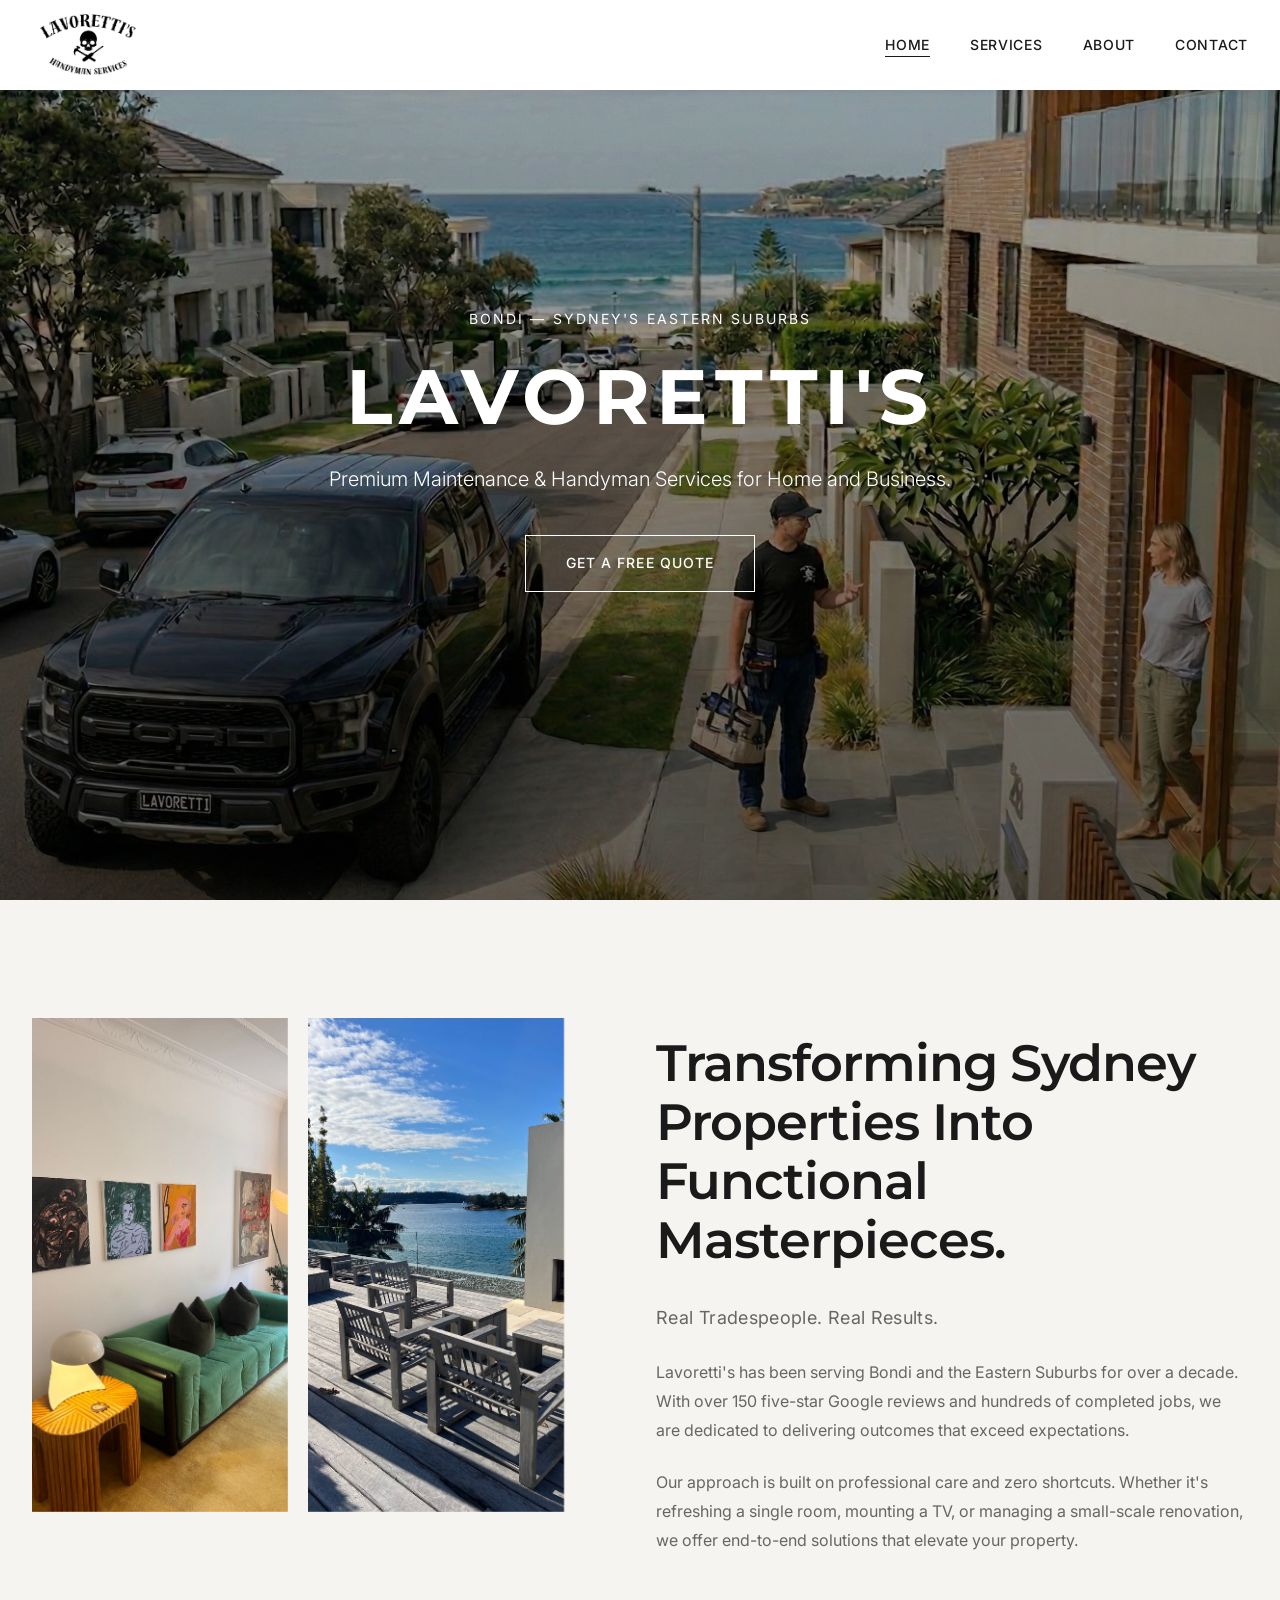
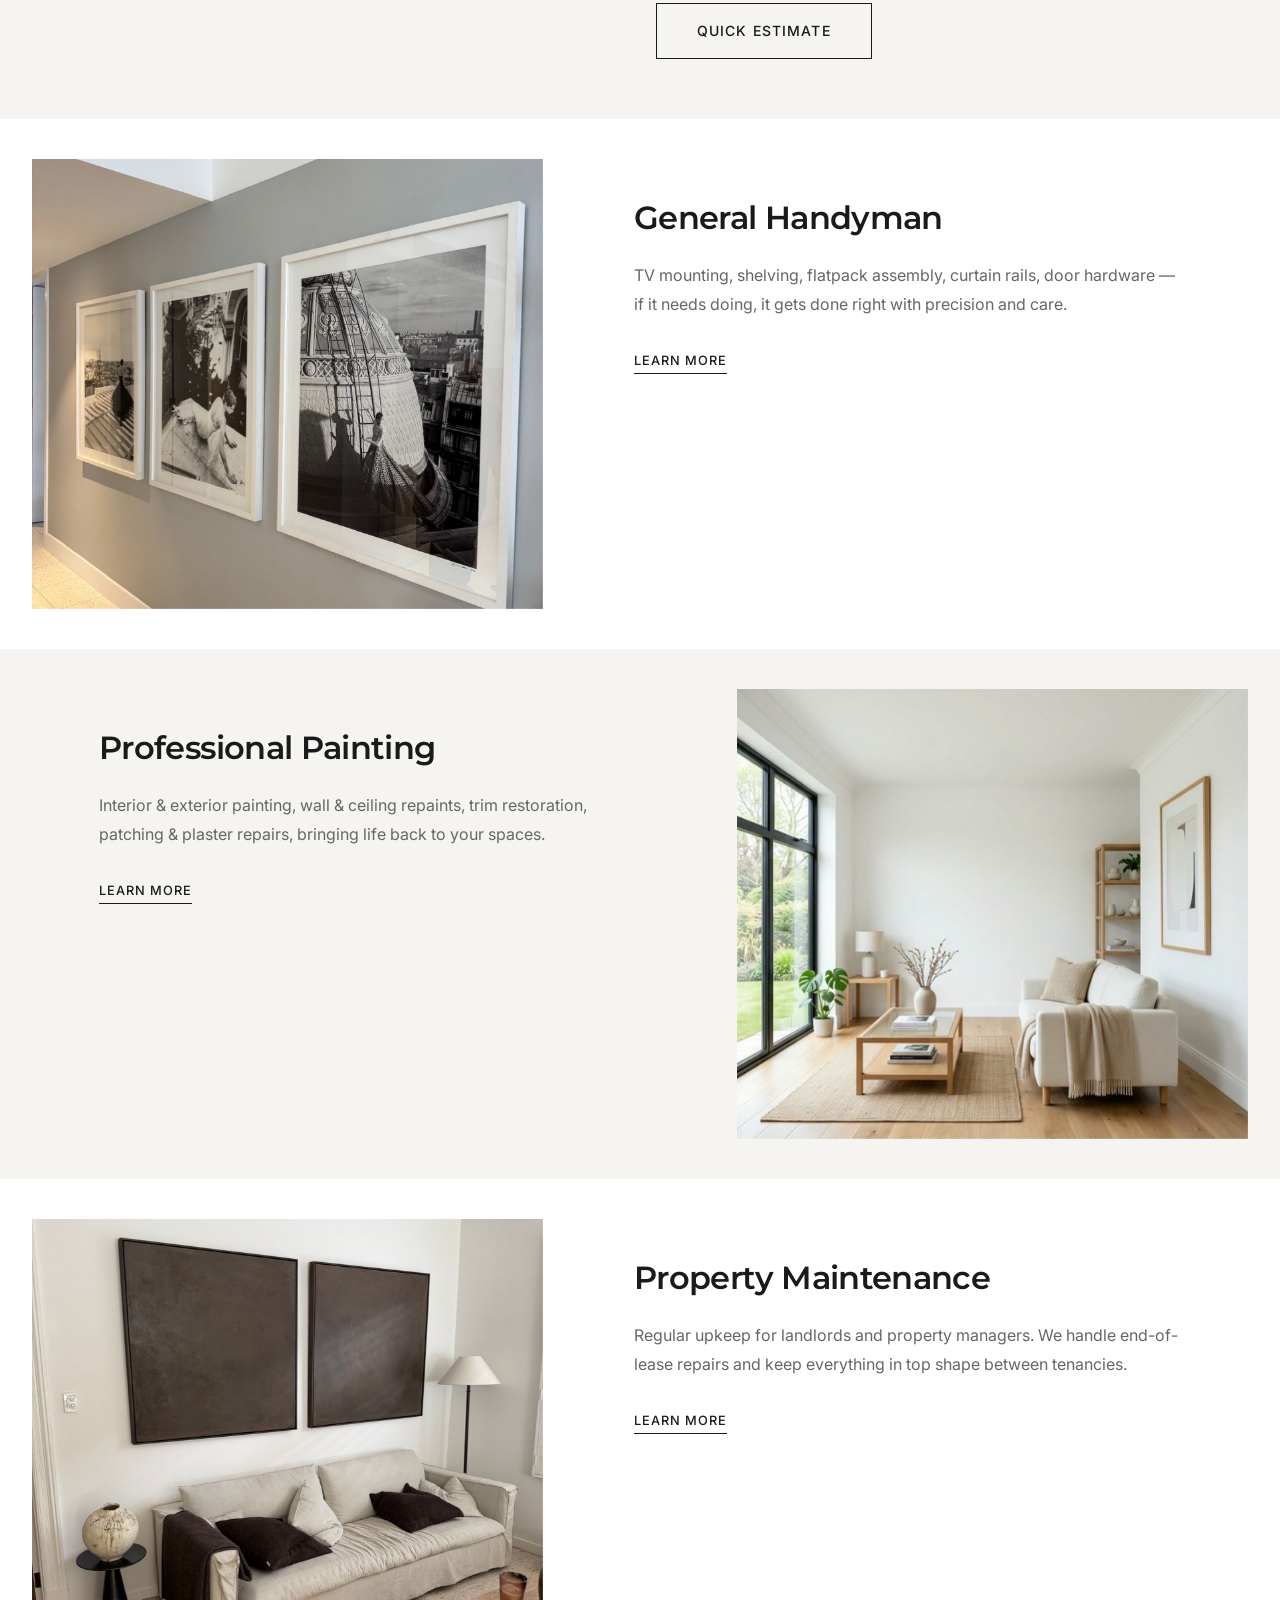
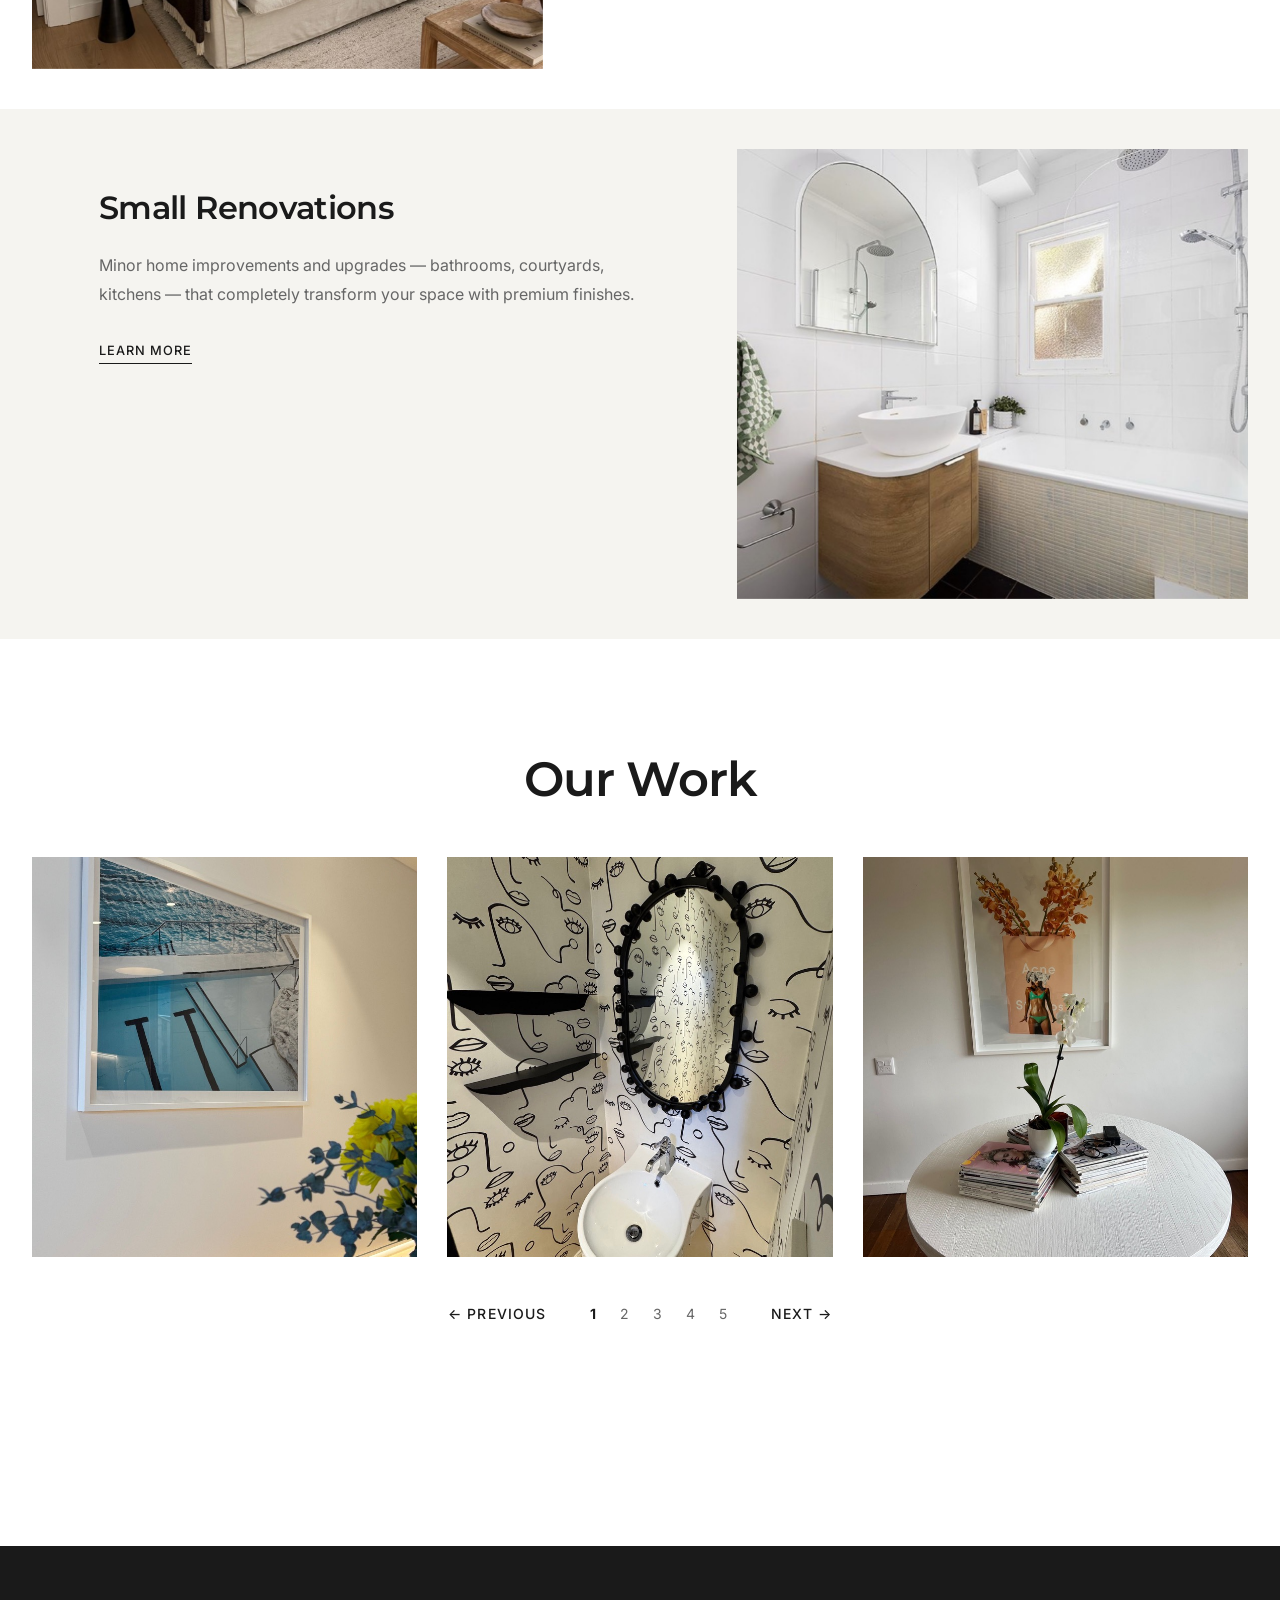
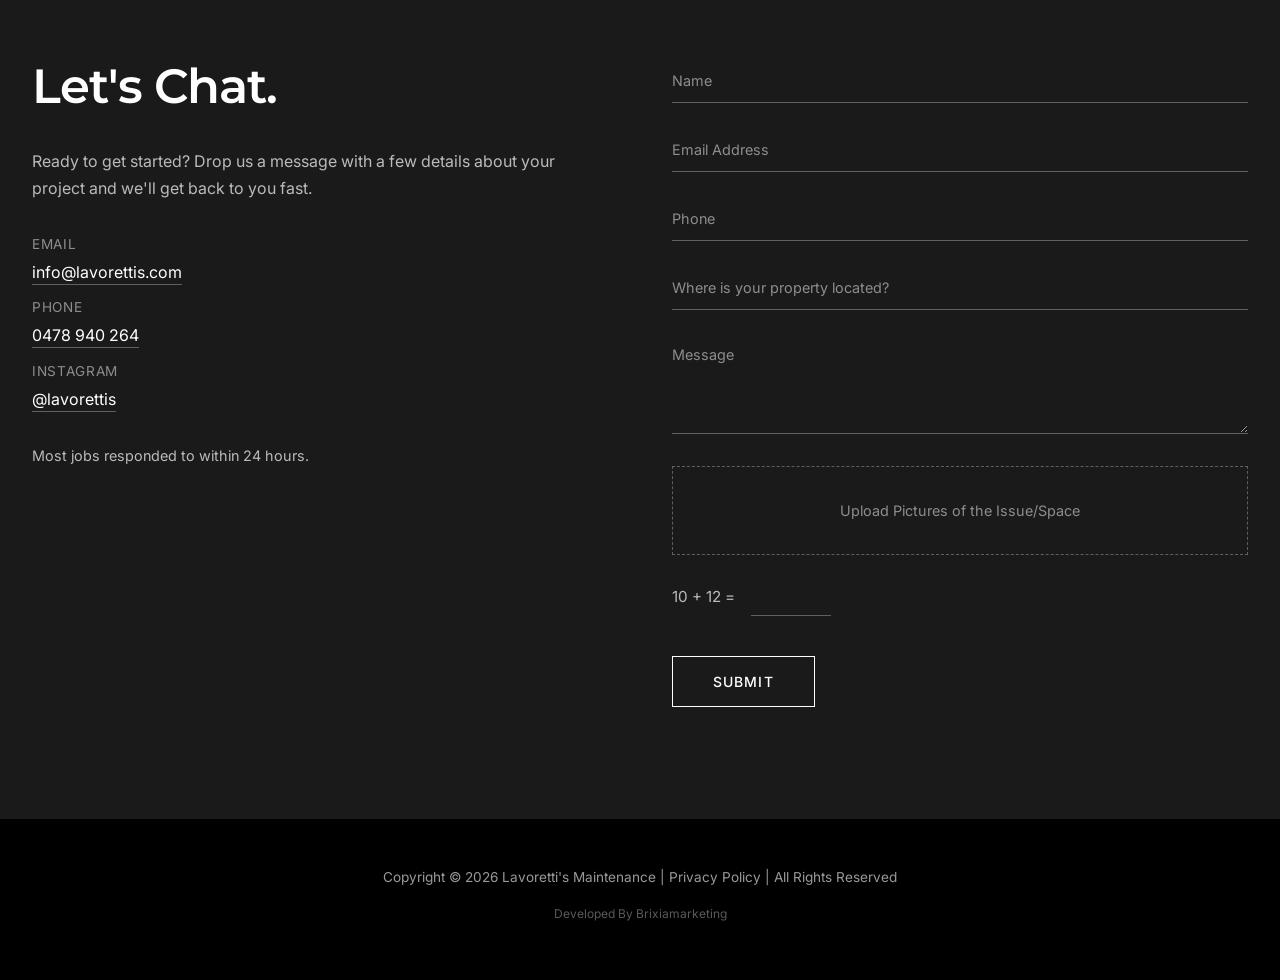
==== index.html @ b2a7df49 "New website - complete redesign" ====
<!DOCTYPE html>
<html lang="en">

<head>
  <meta charset="UTF-8">
  <meta name="viewport" content="width=device-width, initial-scale=1.0">
  <title>Lavoretti's | Premium Handyman &amp; Maintenance</title>
  <meta name="description"
    content="Your one-stop solution for home and business needs in Bondi and Sydney's Eastern Suburbs. From small repairs to full renovations — handled with professional care and zero shortcuts.">
  <link rel="stylesheet" href="https://cdn.jsdelivr.net/npm/swiper@11/swiper-bundle.min.css">
  <link rel="stylesheet" href="styles.css">
</head>

<body>

  <!-- ============ NAVIGATION ============ -->
  <nav class="navbar" id="navbar">
    <div class="navbar-inner">
      <a href="index.html" class="navbar-logo"><img src="assets/images/Logo-skull.jpg" alt="Lavoretti's Logo"></a>
      <ul class="navbar-links" id="navLinks">
        <li><a href="index.html" class="active">HOME</a></li>
        <li><a href="services.html">SERVICES</a></li>
        <li><a href="about.html">ABOUT</a></li>
        <li><a href="contact.html">CONTACT</a></li>
      </ul>
      <button class="hamburger" id="hamburger" aria-label="Toggle navigation">
        <span></span>
        <span></span>
        <span></span>
      </button>
    </div>
  </nav>

  <!-- ============ HERO (Video Background) ============ -->
  <section class="hero" id="hero">
    <div class="hero-bg">
      <!-- Video background like Tag Haus — falls back to static image -->
      <video autoplay muted loop playsinline
        poster="assets/images/hero-static-bg-premium-handyman-working-or-clean-van-in-bondi.jpg">
        <source src="assets/video/hero-video.mp4" type="video/mp4">
      </video>
      <!-- If no video file exists yet, the poster image shows -->
      <img src="assets/images/hero-static-bg-premium-handyman-working-or-clean-van-in-bondi.jpg"
        alt="Premium handyman services in Sydney Eastern Suburbs" loading="eager" class="hero-fallback-img">
    </div>
    <div class="hero-content">
      <p class="hero-pre-heading">Bondi — Sydney's Eastern Suburbs</p>
      <h1 class="hero-heading">LAVORETTI'S</h1>
      <p class="hero-subheading">Premium Maintenance &amp; Handyman Services for Home and Business.</p>
      <div class="hero-cta">
        <a href="#contact" class="btn btn-outline">Get A Free Quote</a>
      </div>
    </div>
  </section>

  <!-- ============ FIRST TRANSITION / INTRO ============ -->
  <section class="intro-showcase" id="about">
    <div class="intro-showcase-inner">
      <div class="intro-images">
        <div class="intro-image-col">
          <img src="assets/images/intro-vertical-1.jpg" alt="Premium hardwood detailed finish"
            class="anim anim-slide-left">
        </div>
        <div class="intro-image-col">
          <img src="assets/images/intro-vertical-2.jpg" alt="Crisp interior painting detail"
            class="anim anim-slide-left stagger-1">
        </div>
      </div>
      <div class="intro-text">
        <h2 class="anim anim-fade-bottom">Transforming Sydney Properties Into Functional Masterpieces.</h2>
        <p class="sub-heading anim anim-fade-bottom stagger-1">Real Tradespeople. Real Results.</p>
        <p class="anim anim-fade-bottom stagger-2">Lavoretti's has been serving Bondi and the Eastern Suburbs for over a
          decade. With over 150 five-star Google reviews and hundreds of completed jobs, we are dedicated to delivering
          outcomes that exceed expectations.</p>
        <p class="anim anim-fade-bottom stagger-3">Our approach is built on professional care and zero shortcuts.
          Whether it's refreshing a single room, mounting a TV, or managing a small-scale renovation, we offer
          end-to-end solutions that elevate your property.</p>
        <a href="contact.html" class="btn btn-outline-dark anim anim-fade-bottom stagger-4">Quick Estimate</a>
      </div>
    </div>
  </section>

  <!-- ============ SERVICES — Alternating Image / Text Rows ============ -->
  <section class="services-showcase" id="services">

    <!-- Row 1: Image LEFT, Text RIGHT -->
    <div class="service-row-wrapper">
      <div class="service-row">
        <div class="service-row-img">
          <img src="assets/images/portfolio/slide-01-commercial-office-fitout-bright-lighting.jpg"
            alt="General Handyman Services" class="anim anim-slide-left">
        </div>
        <div class="service-row-text">
          <h3 class="anim anim-fade-bottom">General Handyman</h3>
          <p class="anim anim-fade-bottom stagger-1">TV mounting, shelving, flatpack assembly, curtain rails, door
            hardware — if it needs doing, it gets done right with precision and care.</p>
          <a href="services.html#general-handyman" class="card-link anim anim-fade-bottom stagger-2">Learn More</a>
        </div>
      </div>
    </div>

    <!-- Row 2: Text LEFT, Image RIGHT -->
    <div class="service-row-wrapper">
      <div class="service-row reverse">
        <div class="service-row-img">
          <img src="assets/images/portfolio/slide-05-general-painting-interior-crisp-white-walls.jpg"
            alt="Professional Painting Services" class="anim anim-slide-right">
        </div>
        <div class="service-row-text">
          <h3 class="anim anim-fade-bottom">Professional Painting</h3>
          <p class="anim anim-fade-bottom stagger-1">Interior &amp; exterior painting, wall &amp; ceiling repaints, trim
            restoration, patching &amp; plaster repairs, bringing life back to your spaces.</p>
          <a href="services.html#painting" class="card-link anim anim-fade-bottom stagger-2">Learn More</a>
        </div>
      </div>
    </div>

    <!-- Row 3: Image LEFT, Text RIGHT -->
    <div class="service-row-wrapper">
      <div class="service-row">
        <div class="service-row-img">
          <img src="assets/images/portfolio/slide-03-courtyard-transformation-hardwood-decking.jpg"
            alt="Property Maintenance Services" class="anim anim-slide-left">
        </div>
        <div class="service-row-text">
          <h3 class="anim anim-fade-bottom">Property Maintenance</h3>
          <p class="anim anim-fade-bottom stagger-1">Regular upkeep for landlords and property managers. We handle
            end-of-lease repairs and keep everything in top shape between tenancies.</p>
          <a href="services.html#maintenance" class="card-link anim anim-fade-bottom stagger-2">Learn More</a>
        </div>
      </div>
    </div>

    <!-- Row 4: Text LEFT, Image RIGHT -->
    <div class="service-row-wrapper">
      <div class="service-row reverse">
        <div class="service-row-img">
          <img src="assets/images/portfolio/slide-02-bathroom-renovation-after-bamboo-ceiling.jpg"
            alt="Small Renovations & Fitouts" class="anim anim-slide-right">
        </div>
        <div class="service-row-text">
          <h3 class="anim anim-fade-bottom">Small Renovations</h3>
          <p class="anim anim-fade-bottom stagger-1">Minor home improvements and upgrades — bathrooms, courtyards,
            kitchens — that completely transform your space with premium finishes.</p>
          <a href="services.html#renovations" class="card-link anim anim-fade-bottom stagger-2">Learn More</a>
        </div>
      </div>
    </div>

  </section>

  <!-- ============ PORTFOLIO ============ -->
  <section class="portfolio" id="work">
    <div class="container">
      <div class="section-heading">
        <h2 class="anim anim-fade-bottom">Our Work</h2>
      </div>
    </div>
    <div class="portfolio-wrapper">
      <div class="swiper portfolio-swiper">
        <div class="swiper-wrapper">
          <div class="swiper-slide">
            <img src="assets/images/portfolio/slide-11-commercial-office-fitout-bright-lighting.jpg"
              alt="Commercial Office Fitout featuring steel stud framing and premium detailing">
          </div>
          <div class="swiper-slide">
            <img src="assets/images/portfolio/slide-12-bathroom-renovation-after-bamboo-ceiling.jpg"
              alt="Stunning modern bathroom renovation with bamboo ceiling and feature lighting">
          </div>
          <div class="swiper-slide">
            <img src="assets/images/portfolio/slide-13-courtyard-transformation-hardwood-decking.jpg"
              alt="Courtyard rebuilt with beautiful hardwood timber decking">
          </div>
          <div class="swiper-slide">
            <img src="assets/images/portfolio/slide-14-coogee-bakery-custom-timber-counter.jpg"
              alt="Coogee Bakery commercial fitout with custom timber counter and display cases">
          </div>
          <div class="swiper-slide">
            <img src="assets/images/portfolio/slide-15-general-painting-interior-crisp-white-walls.jpg"
              alt="Interior painting and plaster repair showcasing clean, flawless finish">
          </div>
        </div>
      </div>
      <div class="portfolio-nav">
        <button class="portfolio-nav-btn" id="prevBtn">← Previous</button>
        <div class="portfolio-pagination" id="portfolioPagination"></div>
        <button class="portfolio-nav-btn" id="nextBtn">Next →</button>
      </div>
      <div class="portfolio-cta">
        <a href="#contact" class="btn btn-outline-dark anim anim-fade-bottom">Get A Free Quote</a>
      </div>
    </div>
  </section>

  <!-- ============ CONTACT ============ -->
  <section class="contact" id="contact">
    <div class="container">
      <div class="contact-grid">
        <div class="contact-info">
          <h2 class="anim anim-fade-bottom">Let's Chat.</h2>
          <p class="anim anim-fade-bottom stagger-1">Ready to get started? Drop us a message with a few details about
            your project and we'll get back to you fast.</p>
          <div class="contact-detail anim anim-fade-bottom stagger-2" style="margin-top: 2rem;">
            <span>Email</span>
            <a href="mailto:info@lavorettis.com">info@lavorettis.com</a>
          </div>
          <div class="contact-detail anim anim-fade-bottom stagger-3">
            <span>Phone</span>
            <a href="tel:0478940264">0478 940 264</a>
          </div>
          <div class="contact-detail anim anim-fade-bottom stagger-4">
            <span>Instagram</span>
            <a href="https://instagram.com/lavorettis" target="_blank">@lavorettis</a>
          </div>
          <p class="anim anim-fade-bottom stagger-5" style="margin-top: 2rem; font-size: 0.9rem;">Most jobs responded to
            within 24 hours.</p>
        </div>
        <form class="contact-form anim anim-slide-right" id="contactForm" novalidate>
          <div class="form-group">
            <input type="text" name="name" placeholder="Name" required>
          </div>
          <div class="form-group">
            <input type="email" name="email" placeholder="Email Address" required>
          </div>
          <div class="form-group">
            <input type="tel" name="phone" placeholder="Phone" required>
          </div>
          <div class="form-group">
            <input type="text" name="location" placeholder="Where is your property located?" required>
          </div>
          <div class="form-group">
            <textarea name="message" placeholder="Message" required></textarea>
          </div>
          <label class="file-upload-zone" id="fileUploadZone">
            <input type="file" name="propertyImages" multiple accept="image/*">
            <span>Upload Pictures of the Issue/Space</span>
          </label>
          <div class="captcha-group">
            <label for="captcha">10 + 12 =</label>
            <input type="text" id="captcha" name="captcha" autocomplete="off" required>
          </div>
          <button type="submit" class="btn btn-outline">Submit</button>
        </form>
      </div>
    </div>
  </section>

  <!-- ============ FOOTER ============ -->
  <footer class="footer">
    <div class="container">
      <p>Copyright © 2026 Lavoretti's Maintenance | Privacy Policy | All Rights Reserved</p>
      <p class="footer-credit">Developed By <a href="https://brixiamarketing.com">Brixiamarketing</a></p>
    </div>
  </footer>

  <script src="https://cdn.jsdelivr.net/npm/swiper@11/swiper-bundle.min.js"></script>
  <script src="app.js"></script>
</body>

</html>
---- styles.css ----
/* ===================================================================
   LAVORETTI'S — Premium Website Design System
   Replicating Tag Haus Architecture aesthetic
   =================================================================== */

/* ---------- Google Fonts ---------- */
@import url('https://fonts.googleapis.com/css2?family=Montserrat:wght@400;500;600;700&family=Inter:wght@300;400;500&display=swap');

/* ---------- CSS Custom Properties ---------- */
:root {
  --bg-primary: #FFFFFF;
  --bg-secondary: #F9F9F9;
  --bg-dark: #1A1A1A;
  --text-main: #1A1A1A;
  --text-muted: #666666;
  --text-light: #999999;
  --accent: #000000;
  --border-light: #EAEAEA;
  --font-heading: 'Montserrat', sans-serif;
  --font-body: 'Inter', sans-serif;
  --max-width: 1665px;
  --transition: 0.3s ease;
}

/* ---------- Reset & Base ---------- */
*, *::before, *::after {
  margin: 0;
  padding: 0;
  box-sizing: border-box;
}

html {
  scroll-behavior: smooth;
  font-size: 16px;
}

body {
  font-family: var(--font-body);
  font-weight: 400;
  line-height: 1.6;
  color: var(--text-main);
  background: var(--bg-primary);
  overflow-x: hidden;
  -webkit-font-smoothing: antialiased;
  -moz-osx-font-smoothing: grayscale;
}

img {
  max-width: 100%;
  height: auto;
  display: block;
}

a {
  text-decoration: none;
  color: inherit;
  transition: color var(--transition);
}

ul, ol {
  list-style: none;
}

h1, h2, h3, h4, h5, h6 {
  font-family: var(--font-heading);
  font-weight: 600;
  letter-spacing: -0.02em;
  line-height: 1.2;
}

.container {
  max-width: var(--max-width);
  margin: 0 auto;
  padding: 0 2rem;
}

/* ================================================================
   SCROLL-TRIGGERED ANIMATIONS (Tag Haus Style)
   Images slide from left/right, text fades from bottom
   ================================================================ */

/* Base hidden state for ALL animated elements */
.anim {
  opacity: 0;
  transition: opacity 1s ease-in-out, transform 1s ease-in-out;
  will-change: opacity, transform;
}

/* Fade from bottom (for text, headings, buttons) */
.anim-fade-bottom {
  transform: translate3d(0, 40px, 0);
}
.anim-fade-bottom.visible {
  opacity: 1;
  transform: translate3d(0, 0, 0);
}

/* Slide from LEFT (for left-side images) */
.anim-slide-left {
  transform: translate3d(-100px, 0, 0);
}
.anim-slide-left.visible {
  opacity: 1;
  transform: translate3d(0, 0, 0);
}

/* Slide from RIGHT (for right-side images) */
.anim-slide-right {
  transform: translate3d(100px, 0, 0);
}
.anim-slide-right.visible {
  opacity: 1;
  transform: translate3d(0, 0, 0);
}

/* Scale in (for cards, portfolio items) */
.anim-scale {
  transform: scale(0.92);
}
.anim-scale.visible {
  opacity: 1;
  transform: scale(1);
}

/* Stagger delays for children */
.stagger-1 { transition-delay: 0.1s; }
.stagger-2 { transition-delay: 0.25s; }
.stagger-3 { transition-delay: 0.4s; }
.stagger-4 { transition-delay: 0.55s; }
.stagger-5 { transition-delay: 0.7s; }

/* Legacy fade-in class (keep for compatibility) */
.fade-in {
  opacity: 0;
  transform: translateY(20px);
  transition: opacity 0.6s ease-out, transform 0.6s ease-out;
}
.fade-in.visible {
  opacity: 1;
  transform: translateY(0);
}

/* ---------- NAVIGATION ---------- */
.navbar {
  position: fixed;
  top: 0;
  left: 0;
  width: 100%;
  z-index: 100;
  padding: 0 2rem;
  transition: all 0.4s cubic-bezier(0.4, 0, 0.2, 1);
  background: #fff;
  box-shadow: 0 1px 8px rgba(0, 0, 0, 0.06);
}

.navbar.scrolled {
  background: #fff;
  padding: 0 2rem;
  box-shadow: 0 4px 12px rgba(0, 0, 0, 0.05);
}

.navbar-inner {
  max-width: var(--max-width);
  margin: 0 auto;
  display: flex;
  align-items: center;
  justify-content: space-between;
  height: 90px;
}

.navbar-logo {
  display: flex;
  align-items: center;
  height: 100%;
}

.navbar-logo img {
  height: 85px;
  width: auto;
  object-fit: contain;
}

.navbar-links {
  display: flex;
  gap: 2.5rem;
  align-items: center;
}

.navbar-links a {
  font-family: var(--font-body);
  font-size: 14px;
  font-weight: 500;
  text-transform: uppercase;
  letter-spacing: 0.05em;
  color: var(--text-main);
  position: relative;
  transition: color var(--transition);
}

.navbar.scrolled .navbar-links a {
  color: var(--text-main);
}

.navbar-links a::after {
  content: '';
  position: absolute;
  bottom: -4px;
  left: 0;
  width: 0;
  height: 1px;
  background: currentColor;
  transition: width var(--transition);
}

.navbar-links a:hover::after,
.navbar-links a.active::after {
  width: 100%;
}

/* Hamburger Menu */
.hamburger {
  display: none;
  flex-direction: column;
  gap: 5px;
  cursor: pointer;
  z-index: 101;
  background: none;
  border: none;
  padding: 0.5rem;
}

.hamburger span {
  display: block;
  width: 24px;
  height: 2px;
  background: #fff;
  transition: all var(--transition);
}

.navbar.scrolled .hamburger span {
  background: var(--text-main);
}

.hamburger.active span:nth-child(1) {
  transform: rotate(45deg) translate(5px, 5px);
}

.hamburger.active span:nth-child(2) {
  opacity: 0;
}

.hamburger.active span:nth-child(3) {
  transform: rotate(-45deg) translate(5px, -5px);
}

/* Mobile Nav */
@media (max-width: 768px) {
  .hamburger {
    display: flex;
  }
  .navbar-links {
    position: fixed;
    top: 0;
    right: -100%;
    height: 100vh;
    width: 280px;
    flex-direction: column;
    background: var(--bg-dark);
    padding: 6rem 2rem 2rem;
    gap: 2rem;
    transition: right 0.4s cubic-bezier(0.4, 0, 0.2, 1);
  }
  .navbar-links.open {
    right: 0;
  }
  .navbar-links a {
    color: #fff !important;
    font-size: 16px;
  }
}

/* ---------- HERO SECTION ---------- */
.hero {
  position: relative;
  min-height: 100vh;
  display: flex;
  align-items: center;
  justify-content: center;
  text-align: center;
  overflow: hidden;
}

.hero-bg {
  position: absolute;
  inset: 0;
  z-index: 0;
}

.hero-bg img,
.hero-bg video {
  width: 100%;
  height: 100%;
  object-fit: cover;
}

.hero-bg::after {
  content: '';
  position: absolute;
  inset: 0;
  background: linear-gradient(to bottom, rgba(0, 0, 0, 0.3), rgba(0, 0, 0, 0.6));
  z-index: 1;
}

.hero-content {
  position: relative;
  z-index: 2;
  color: #fff;
  max-width: 900px;
  padding: 0 2rem;
}

.hero-pre-heading {
  font-family: var(--font-body);
  font-size: 0.875rem;
  font-weight: 400;
  letter-spacing: 0.15em;
  text-transform: uppercase;
  margin-bottom: 1.5rem;
  opacity: 0;
  transform: translate3d(0, 30px, 0);
  animation: heroFadeIn 1s ease-out 0.3s forwards;
}

.hero-heading {
  font-family: var(--font-heading);
  font-size: clamp(3rem, 6vw, 5.5rem);
  font-weight: 700;
  letter-spacing: 0.08em;
  margin-bottom: 1.5rem;
  line-height: 1.1;
  opacity: 0;
  transform: translate3d(0, 30px, 0);
  animation: heroFadeIn 1s ease-out 0.6s forwards;
}

.hero-subheading {
  font-family: var(--font-body);
  font-size: 1.25rem;
  font-weight: 300;
  max-width: 800px;
  margin: 0 auto 2.5rem;
  opacity: 0;
  transform: translate3d(0, 30px, 0);
  animation: heroFadeIn 1s ease-out 0.9s forwards;
  line-height: 1.6;
}

.hero-cta {
  opacity: 0;
  transform: translate3d(0, 30px, 0);
  animation: heroFadeIn 1s ease-out 1.2s forwards;
}

@keyframes heroFadeIn {
  to {
    opacity: 1;
    transform: translate3d(0, 0, 0);
  }
}

/* ---------- BUTTONS ---------- */
.btn {
  display: inline-block;
  font-family: var(--font-body);
  font-size: 14px;
  font-weight: 500;
  text-transform: uppercase;
  letter-spacing: 0.08em;
  padding: 1rem 2.5rem;
  border: 1px solid;
  cursor: pointer;
  transition: all var(--transition);
}

.btn-primary {
  background: var(--accent);
  color: #fff;
  border-color: var(--accent);
}

.btn-primary:hover {
  background: #333;
  border-color: #333;
}

.btn-outline {
  background: transparent;
  color: #fff;
  border-color: #fff;
}

.btn-outline:hover {
  background: #fff;
  color: var(--accent);
}

.btn-outline-dark {
  background: transparent;
  color: var(--text-main);
  border-color: var(--text-main);
}

.btn-outline-dark:hover {
  background: var(--text-main);
  color: #fff;
}

/* ---------- INTRO "FIRST TRANSITION" SECTION (Tag Haus Exact Style) ---------- */
.intro-showcase {
  background: rgb(245, 244, 240); /* Tag Haus light beige */
  padding: 118px 0 60px 0;
  overflow: hidden;
}

.intro-showcase-inner {
  max-width: var(--max-width);
  margin: 0 auto;
  padding: 0 2rem;
  display: flex;
  align-items: flex-start;
  justify-content: space-between;
  gap: 91.56px; /* Exact Tag Haus gutter */
}

/* 2 vertical images (approx 21% each of the row) */
.intro-images {
  display: flex;
  gap: 20px;
  width: 45%; 
}

.intro-image-col {
  flex: 1;
  overflow: hidden;
  position: relative;
}

.intro-image-col img {
  width: 100%;
  height: auto;
  min-height: 494px;
  object-fit: cover;
  transition: transform 0.8s ease;
}

.intro-image-col:hover img {
  transform: scale(1.05);
}

/* Text block (~47% of the row) */
.intro-text {
  width: 50%;
  padding-top: 1rem;
}

.intro-text h2 {
  font-size: clamp(2.5rem, 4vw, 3.5rem);
  margin-bottom: 2rem;
  color: var(--text-main);
  line-height: 1.15;
}

.intro-text .sub-heading {
  font-family: var(--font-body);
  font-size: 1.125rem;
  font-weight: 400;
  color: var(--text-muted);
  margin-bottom: 1.5rem;
  letter-spacing: 0.02em;
}

.intro-text p {
  font-size: 1rem;
  color: var(--text-muted);
  line-height: 1.8;
  margin-bottom: 1.5rem;
}

.intro-text .btn {
  margin-top: 1.5rem;
}

/* ================================================================
   SERVICES — Alternating Image / Text Rows (Tag Haus Exact Metrics)
   ================================================================ */
.services-showcase {
  padding: 0;
}

.service-row-wrapper {
  background: var(--bg-primary);
  padding: 40px 0;
  overflow: hidden;
}

.service-row-wrapper:nth-child(even) {
  background: rgb(245, 244, 240);
}

.service-row {
  max-width: var(--max-width);
  margin: 0 auto;
  padding: 0 2rem;
  display: flex;
  align-items: flex-start;
  gap: 91.56px; /* Exact Tag Haus gutter */
}

.service-row.reverse {
  flex-direction: row-reverse;
}

/* Image column: ~40% width to match Tag Haus */
.service-row-img {
  width: 42%;
  height: 450px;
  overflow: hidden;
  position: relative;
}

.service-row-img img {
  width: 100%;
  height: 100%;
  object-fit: cover;
  transition: transform 0.8s ease;
}

.service-row-img:hover img {
  transform: scale(1.05);
}

/* Text column: ~45% width to match Tag Haus */
.service-row-text {
  width: 45%;
  padding: 0;
  margin-top: 40px;
  display: flex;
  flex-direction: column;
  justify-content: flex-start;
}

.service-row-text h3 {
  font-size: 2rem;
  font-weight: 600;
  margin-bottom: 1.5rem;
  color: var(--text-main);
}

.service-row-text p {
  color: var(--text-muted);
  line-height: 1.8;
  font-size: 1rem;
  margin-bottom: 2rem;
}

.service-row-text .card-link {
  font-size: 0.8rem;
  font-weight: 500;
  text-transform: uppercase;
  letter-spacing: 0.08em;
  color: var(--text-main);
  border-bottom: 1px solid var(--text-main);
  padding-bottom: 2px;
  transition: opacity var(--transition);
  align-self: flex-start;
}

.service-row-text .card-link:hover {
  opacity: 0.6;
}

/* ---------- PORTFOLIO / OUR WORK ---------- */
.portfolio {
  padding: 7rem 0;
  background: var(--bg-primary);
  overflow: hidden;
}

.portfolio .section-heading {
  text-align: center;
  margin-bottom: 3rem;
}

.portfolio .section-heading h2 {
  font-size: clamp(2rem, 4vw, 3rem);
}

.portfolio-wrapper {
  position: relative;
  max-width: 1400px;
  margin: 0 auto;
  padding: 0 2rem;
}

.swiper {
  overflow: hidden;
}

.swiper-slide {
  overflow: hidden;
}

.swiper-slide img {
  width: 100%;
  height: 400px;
  object-fit: cover;
  display: block;
  transition: transform 0.6s ease;
}

.swiper-slide:hover img {
  transform: scale(1.05);
}

/* About Page Smaller Carousel */
.about-slider-wrapper {
  position: relative;
  max-width: 900px;
  margin: 0 auto;
  padding: 0 2rem;
}

.about-swiper .swiper-slide img {
  width: 100%;
  height: 350px;
  object-fit: cover;
  border-radius: 4px;
}

/* Swiper Custom Nav */
.portfolio-nav {
  display: flex;
  align-items: center;
  justify-content: center;
  gap: 2rem;
  margin-top: 2.5rem;
}

.portfolio-nav-btn {
  background: none;
  border: none;
  font-family: var(--font-body);
  font-size: 14px;
  font-weight: 500;
  text-transform: uppercase;
  letter-spacing: 0.08em;
  color: var(--text-main);
  cursor: pointer;
  transition: opacity var(--transition);
  padding: 0.5rem;
}

.portfolio-nav-btn:hover {
  opacity: 0.5;
}

.portfolio-pagination {
  display: flex;
  gap: 1rem;
  align-items: center;
}

.portfolio-pagination .page-num {
  font-family: var(--font-body);
  font-size: 14px;
  color: var(--text-muted);
  cursor: pointer;
  transition: all var(--transition);
  padding: 0.25rem;
  background: none;
  border: none;
}

.portfolio-pagination .page-num.active {
  color: var(--text-main);
  font-weight: 700;
}

.portfolio-cta {
  text-align: center;
  margin-top: 3rem;
}

/* ---------- CONTACT SECTION ---------- */
.contact {
  padding: 7rem 0;
  background: var(--bg-dark);
  color: #fff;
}

.contact-grid {
  display: grid;
  grid-template-columns: 1fr 1fr;
  gap: 4rem;
  align-items: start;
}

.contact-info h2 {
  font-size: clamp(2rem, 4vw, 3rem);
  margin-bottom: 2rem;
  color: #fff;
}

.contact-info p {
  color: rgba(255, 255, 255, 0.7);
  margin-bottom: 1rem;
  font-size: 1rem;
  line-height: 1.7;
}

.contact-info a {
  color: #fff;
  border-bottom: 1px solid rgba(255, 255, 255, 0.3);
  padding-bottom: 2px;
  transition: border-color var(--transition);
}

.contact-info a:hover {
  border-color: #fff;
}

.contact-detail {
  margin-bottom: 0.75rem;
}

.contact-detail span {
  color: rgba(255, 255, 255, 0.5);
  font-size: 0.85rem;
  text-transform: uppercase;
  letter-spacing: 0.05em;
  display: block;
  margin-bottom: 0.25rem;
}

/* ---------- CONTACT FORM ---------- */
.contact-form {
  display: flex;
  flex-direction: column;
  gap: 1.5rem;
}

.form-group {
  position: relative;
}

.form-group input,
.form-group textarea {
  width: 100%;
  background: transparent;
  border: none;
  border-bottom: 1px solid rgba(255, 255, 255, 0.3);
  color: #fff;
  font-family: var(--font-body);
  font-size: 1rem;
  padding: 0.75rem 0;
  outline: none;
  transition: border-color var(--transition);
}

.form-group input::placeholder,
.form-group textarea::placeholder {
  color: rgba(255, 255, 255, 0.5);
  font-size: 0.9rem;
}

.form-group input:focus,
.form-group textarea:focus {
  border-bottom-color: #fff;
}

.form-group textarea {
  resize: vertical;
  min-height: 100px;
}

/* Custom File Upload */
.file-upload-zone {
  border: 1px dashed rgba(255, 255, 255, 0.3);
  padding: 2rem;
  text-align: center;
  cursor: pointer;
  transition: all var(--transition);
  color: rgba(255, 255, 255, 0.5);
  font-size: 0.9rem;
}

.file-upload-zone:hover {
  border-color: rgba(255, 255, 255, 0.6);
  color: rgba(255, 255, 255, 0.8);
}

.file-upload-zone input[type="file"] {
  display: none;
}

/* Captcha */
.captcha-group {
  display: flex;
  align-items: center;
  gap: 1rem;
}

.captcha-group label {
  color: rgba(255, 255, 255, 0.7);
  font-size: 0.95rem;
  white-space: nowrap;
}

.captcha-group input {
  width: 80px;
  background: transparent;
  border: none;
  border-bottom: 1px solid rgba(255, 255, 255, 0.3);
  color: #fff;
  font-family: var(--font-body);
  font-size: 1rem;
  padding: 0.5rem 0;
  outline: none;
  text-align: center;
  transition: border-color var(--transition);
}

.captcha-group input:focus {
  border-bottom-color: #fff;
}

.contact-form .btn {
  align-self: flex-start;
  margin-top: 1rem;
}

/* ---------- FOOTER ---------- */
.footer {
  background: var(--accent);
  color: #fff;
  text-align: center;
  padding: 3rem 2rem;
}

.footer p {
  font-size: 0.85rem;
  color: rgba(255, 255, 255, 0.6);
  margin-bottom: 0.5rem;
  line-height: 1.6;
}

.footer .footer-credit {
  font-size: 0.75rem;
  color: rgba(255, 255, 255, 0.35);
  margin-top: 1rem;
}

/* ---------- PAGE HERO (Inner Pages) ---------- */
.page-hero {
  min-height: 50vh;
  display: flex;
  align-items: center;
  justify-content: center;
  text-align: center;
  background: var(--bg-dark);
  color: #fff;
  padding-top: 5rem;
}

.page-hero h1 {
  font-size: clamp(2.5rem, 5vw, 4rem);
  margin-bottom: 1rem;
}

.page-hero p {
  font-size: 1.125rem;
  font-weight: 300;
  color: rgba(255, 255, 255, 0.7);
  max-width: 600px;
  margin: 0 auto;
}

/* ---------- SERVICES DETAIL (services.html) ---------- */
.services-detail {
  padding: 7rem 0;
}

.service-block {
  display: grid;
  grid-template-columns: 1fr 1fr;
  gap: 4rem;
  align-items: center;
  margin-bottom: 6rem;
}

.service-block:last-child {
  margin-bottom: 0;
}

.service-block:nth-child(even) {
  direction: rtl;
}

.service-block:nth-child(even) > * {
  direction: ltr;
}

.service-block-img {
  overflow: hidden;
}

.service-block-img img {
  width: 100%;
  height: 400px;
  object-fit: cover;
  transition: transform 0.6s ease;
}

.service-block-img:hover img {
  transform: scale(1.05);
}

.service-block-text h3 {
  font-size: 1.75rem;
  margin-bottom: 1.5rem;
  color: var(--text-main);
}

.service-block-text p {
  color: var(--text-muted);
  line-height: 1.8;
  font-size: 1rem;
}

/* ---------- ABOUT CONTENT (about.html) ---------- */
.about-content {
  padding: 7rem 0;
}

.about-inner {
  max-width: 800px;
  margin: 0 auto;
  text-align: center;
}

.about-inner h2 {
  font-size: clamp(1.75rem, 3.5vw, 2.5rem);
  margin-bottom: 2.5rem;
  color: var(--text-main);
}

.about-inner p {
  color: var(--text-muted);
  line-height: 1.8;
  margin-bottom: 1.5rem;
  font-size: 1.05rem;
}

/* ---------- CONTACT PAGE (contact.html) ---------- */
.contact-page {
  padding: 7rem 0;
  background: var(--bg-secondary);
}

.contact-page .contact-grid {
  max-width: var(--max-width);
  margin: 0 auto;
  padding: 0 2rem;
}

.contact-page .contact-info h2 {
  color: var(--text-main);
}

.contact-page .contact-info p {
  color: var(--text-muted);
}

.contact-page .contact-info a {
  color: var(--text-main);
  border-bottom-color: var(--border-light);
}

.contact-page .contact-form input,
.contact-page .contact-form textarea {
  color: var(--text-main);
  border-bottom-color: var(--border-light);
}

.contact-page .contact-form input::placeholder,
.contact-page .contact-form textarea::placeholder {
  color: var(--text-muted);
}

.contact-page .contact-form input:focus,
.contact-page .contact-form textarea:focus {
  border-bottom-color: var(--accent);
}

.contact-page .file-upload-zone {
  border-color: var(--border-light);
  color: var(--text-muted);
}

.contact-page .file-upload-zone:hover {
  border-color: var(--text-muted);
}

.contact-page .captcha-group label {
  color: var(--text-muted);
}

.contact-page .captcha-group input {
  color: var(--text-main);
  border-bottom-color: var(--border-light);
}

.contact-page .captcha-group input:focus {
  border-bottom-color: var(--accent);
}

/* ================================================================
   FULL-WIDTH IMAGE BREAK (Used on About page, etc.)
   ================================================================ */
.image-break {
  width: 100%;
  overflow: hidden;
  position: relative;
}

.image-break img {
  width: 100%;
  height: auto;
  display: block;
}

/* ---------- RESPONSIVE ---------- */
@media (max-width: 1024px) {
  .service-row {
    grid-template-columns: 1fr;
    min-height: auto;
  }
  .service-row:nth-child(even) {
    direction: ltr;
  }
  .service-row-img {
    height: 350px;
  }
  .service-row-text {
    padding: 3rem 2rem;
  }
  .service-block {
    grid-template-columns: 1fr;
    gap: 2rem;
  }
  .service-block:nth-child(even) {
    direction: ltr;
  }
}

@media (max-width: 768px) {
  .contact-grid {
    grid-template-columns: 1fr;
    gap: 3rem;
  }
  .hero-heading {
    letter-spacing: 0.04em;
  }
  .swiper-slide img {
    height: 280px;
  }
  .portfolio-nav {
    flex-wrap: wrap;
    gap: 1rem;
  }
  .page-hero {
    min-height: 40vh;
  }
  .service-row-text {
    padding: 2.5rem 1.5rem;
  }
}
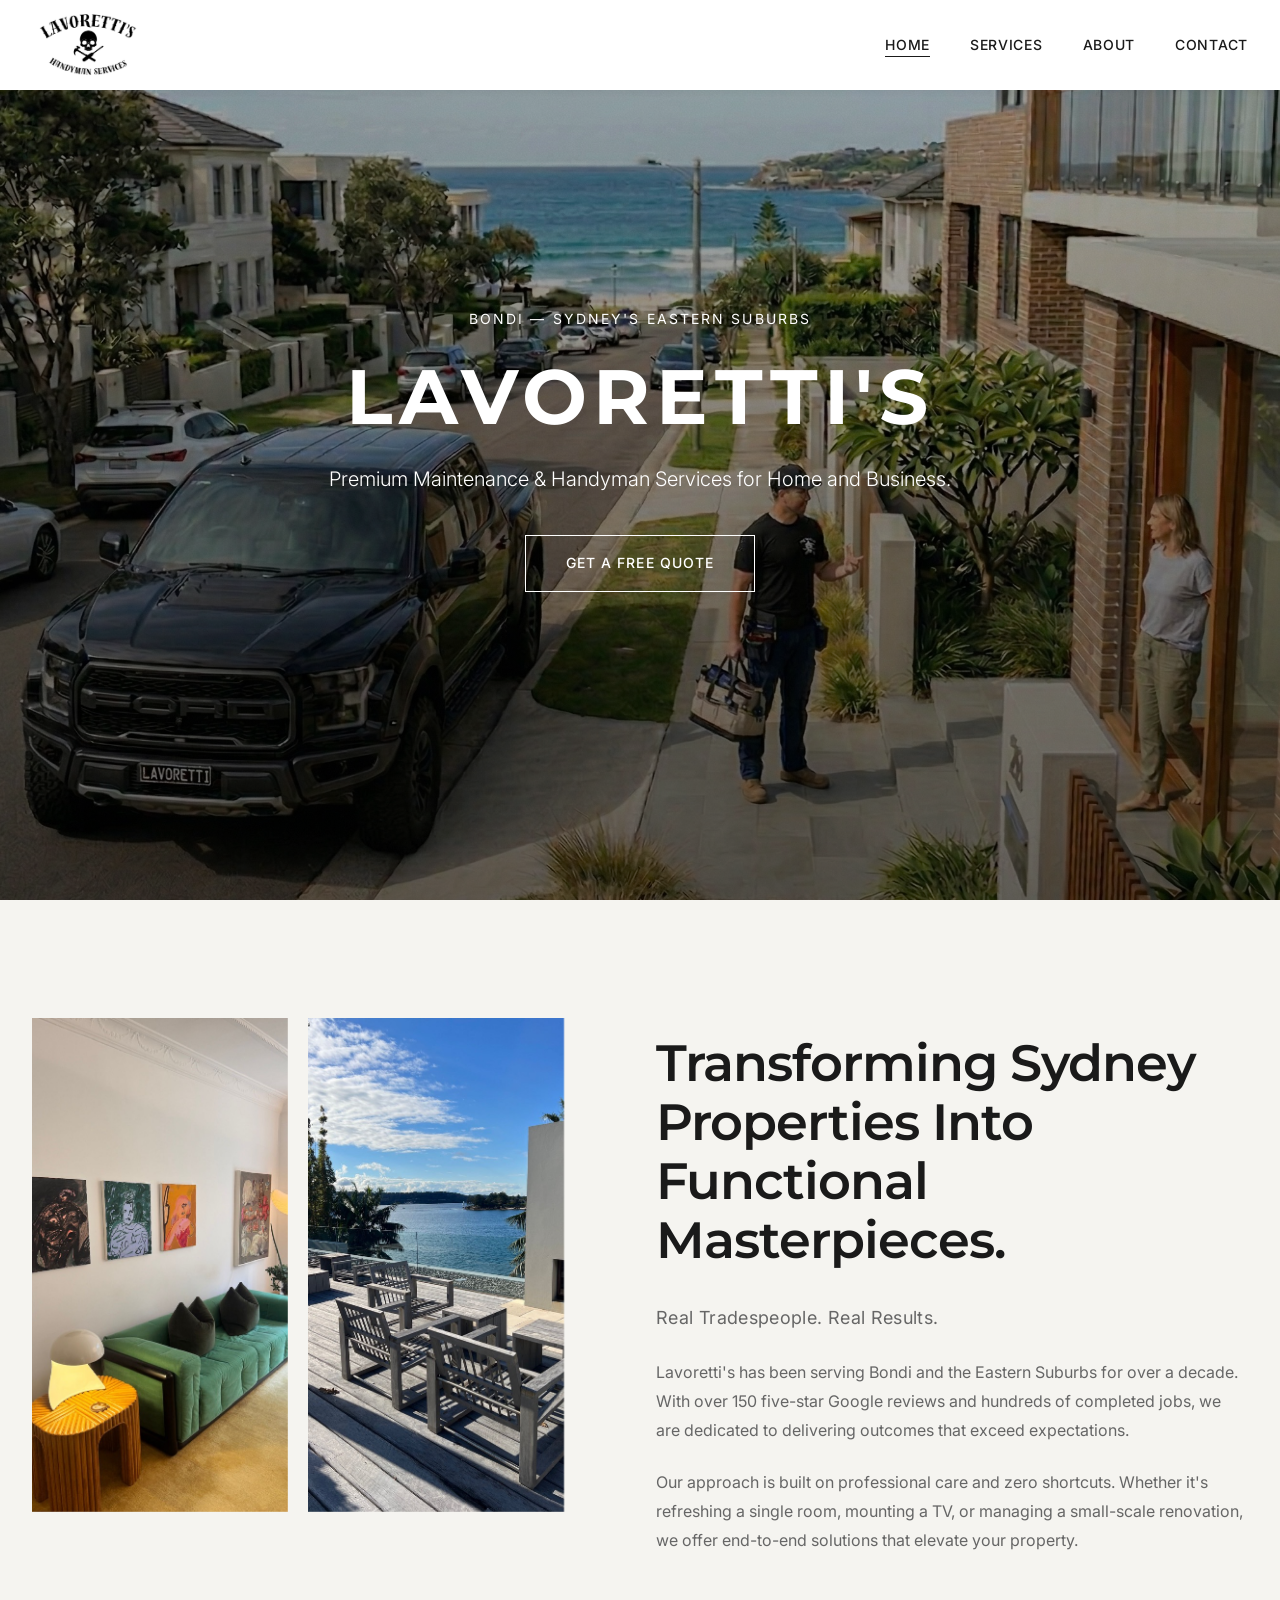
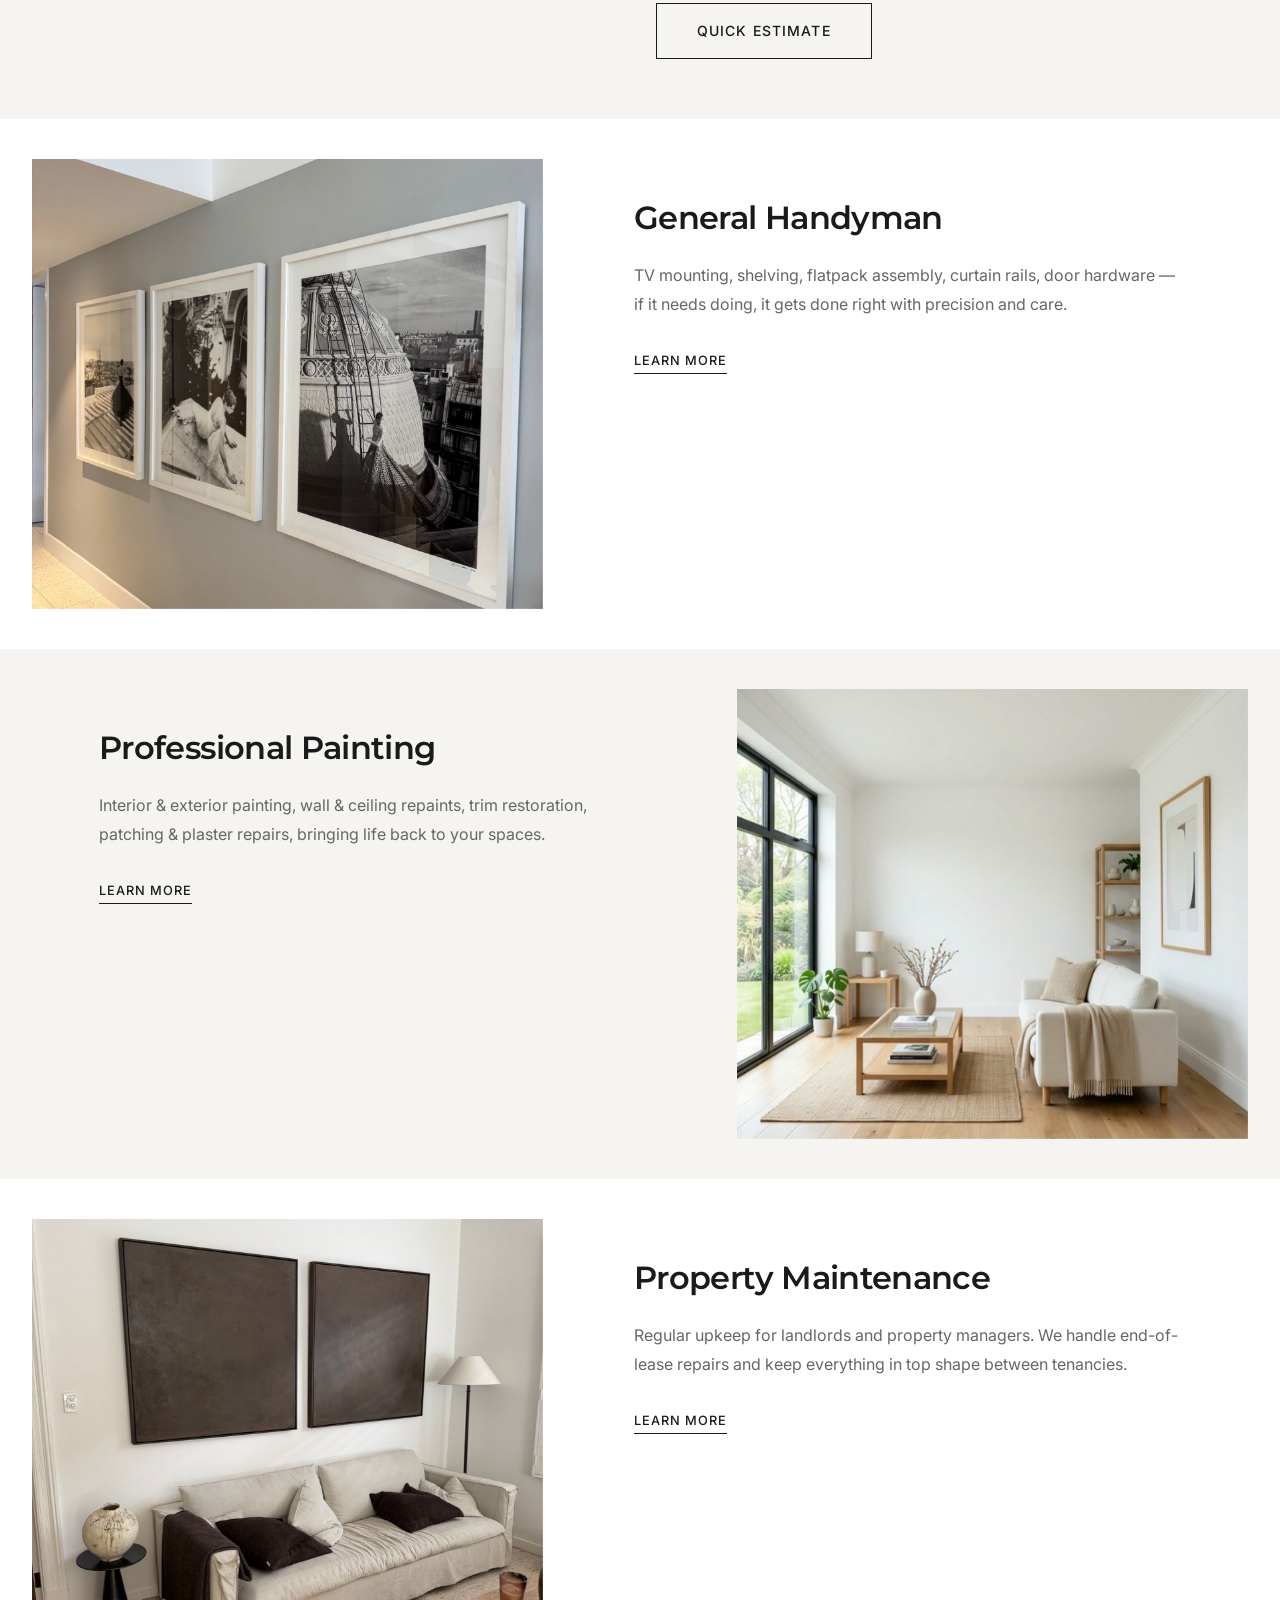
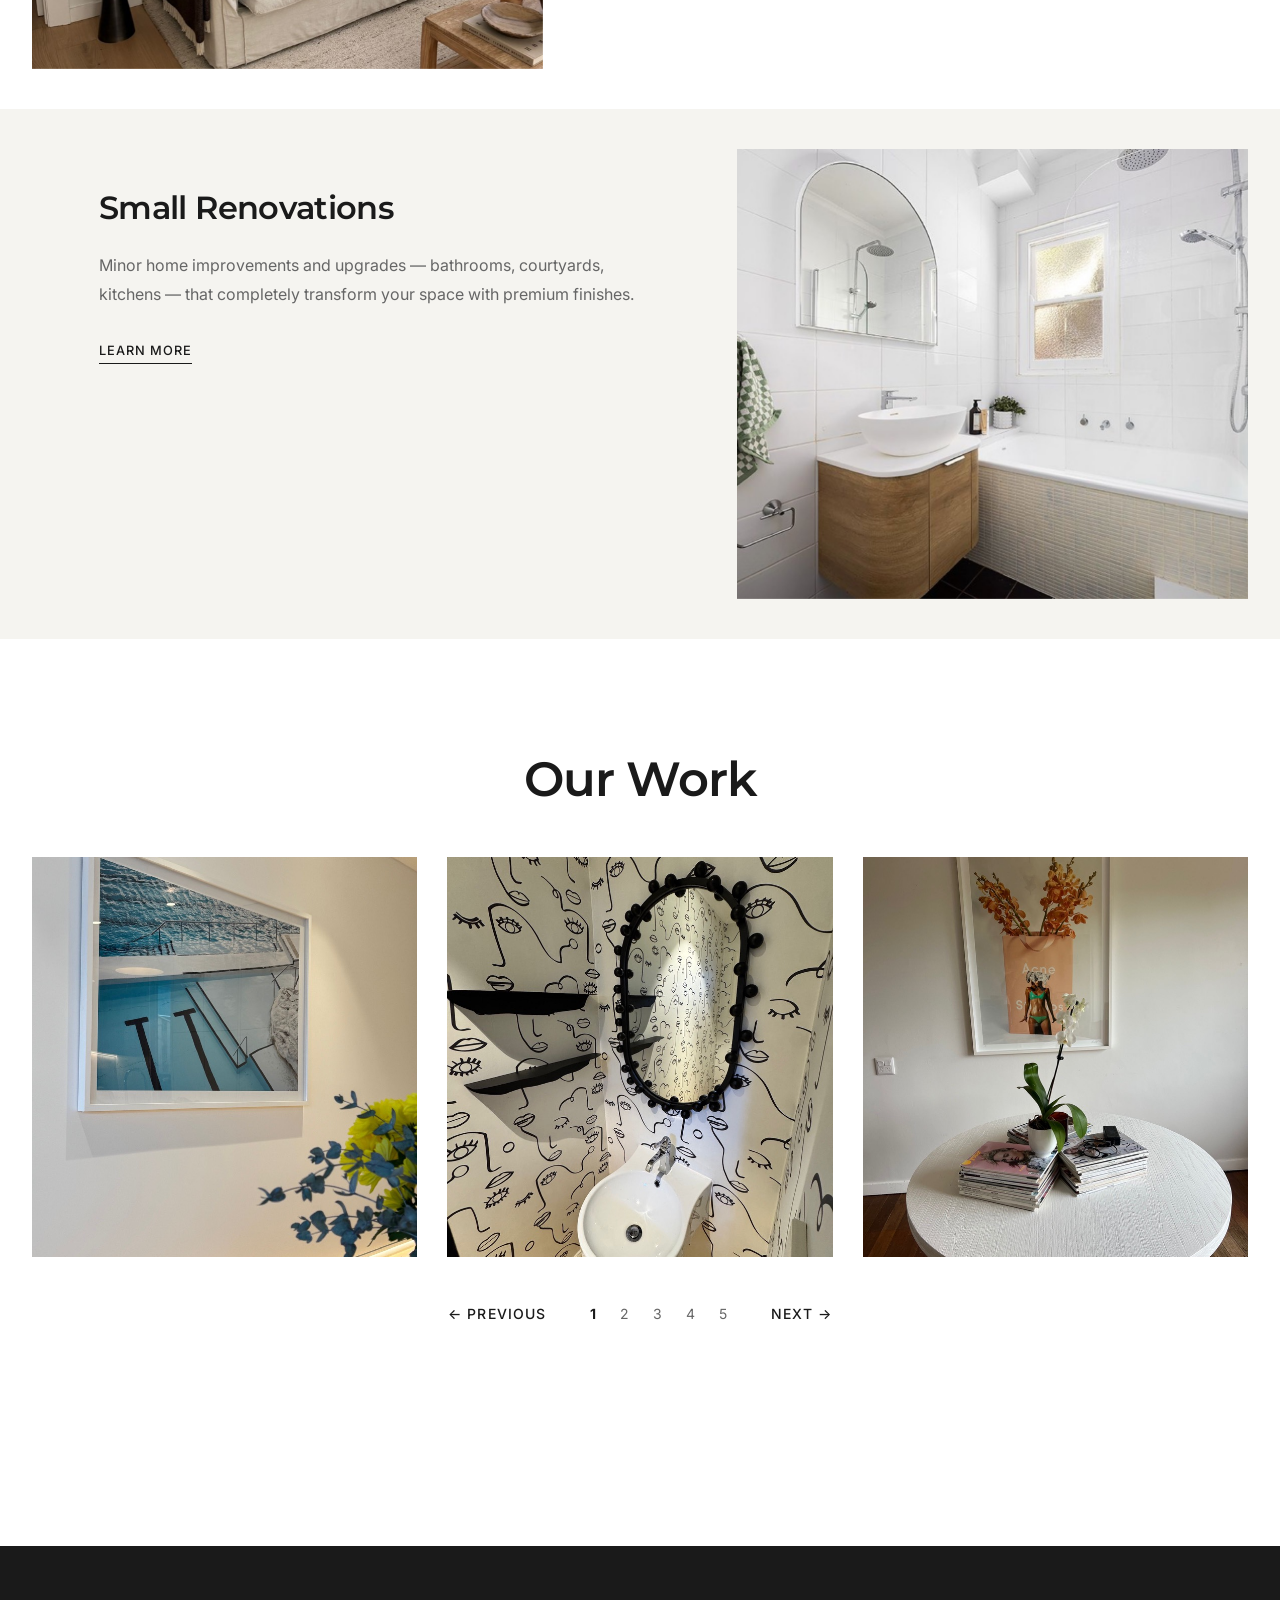
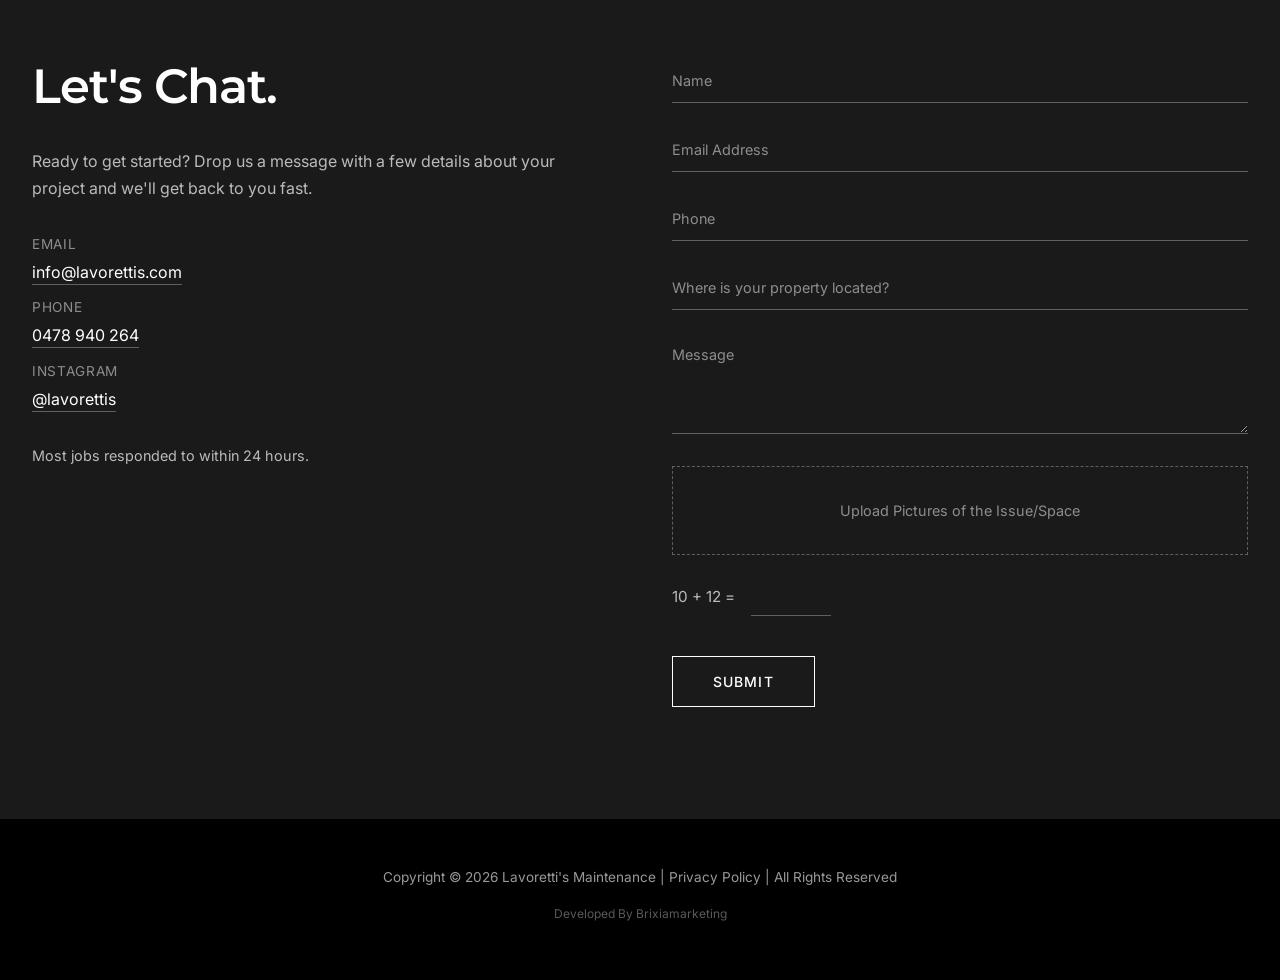
==== commit fa99ab20: "Security audit: .htaccess headers, noopener links, lazy loading, canonical URLs, robots.txt, favicon" ====
--- a/index.html
+++ b/index.html
@@ -7,7 +7,9 @@
   <title>Lavoretti's | Premium Handyman &amp; Maintenance</title>
   <meta name="description"
     content="Your one-stop solution for home and business needs in Bondi and Sydney's Eastern Suburbs. From small repairs to full renovations — handled with professional care and zero shortcuts.">
-  <link rel="stylesheet" href="https://cdn.jsdelivr.net/npm/swiper@11/swiper-bundle.min.css">
+  <link rel="canonical" href="https://lavorettisbondi.com/index.html">
+  <link rel="icon" type="image/png" href="assets/images/Logo-skull.jpg">
+  <link rel="stylesheet" href="https://cdn.jsdelivr.net/npm/swiper@11/swiper-bundle.min.css" crossorigin="anonymous">
   <link rel="stylesheet" href="styles.css">
 </head>
 
@@ -59,11 +61,11 @@
       <div class="intro-images">
         <div class="intro-image-col">
           <img src="assets/images/intro-vertical-1.jpg" alt="Premium hardwood detailed finish"
-            class="anim anim-slide-left">
+            class="anim anim-slide-left" loading="lazy">
         </div>
         <div class="intro-image-col">
           <img src="assets/images/intro-vertical-2.jpg" alt="Crisp interior painting detail"
-            class="anim anim-slide-left stagger-1">
+            class="anim anim-slide-left stagger-1" loading="lazy">
         </div>
       </div>
       <div class="intro-text">
@@ -88,7 +90,7 @@
       <div class="service-row">
         <div class="service-row-img">
           <img src="assets/images/portfolio/slide-01-commercial-office-fitout-bright-lighting.jpg"
-            alt="General Handyman Services" class="anim anim-slide-left">
+            alt="General Handyman Services" class="anim anim-slide-left" loading="lazy">
         </div>
         <div class="service-row-text">
           <h3 class="anim anim-fade-bottom">General Handyman</h3>
@@ -104,7 +106,7 @@
       <div class="service-row reverse">
         <div class="service-row-img">
           <img src="assets/images/portfolio/slide-05-general-painting-interior-crisp-white-walls.jpg"
-            alt="Professional Painting Services" class="anim anim-slide-right">
+            alt="Professional Painting Services" class="anim anim-slide-right" loading="lazy">
         </div>
         <div class="service-row-text">
           <h3 class="anim anim-fade-bottom">Professional Painting</h3>
@@ -120,7 +122,7 @@
       <div class="service-row">
         <div class="service-row-img">
           <img src="assets/images/portfolio/slide-03-courtyard-transformation-hardwood-decking.jpg"
-            alt="Property Maintenance Services" class="anim anim-slide-left">
+            alt="Property Maintenance Services" class="anim anim-slide-left" loading="lazy">
         </div>
         <div class="service-row-text">
           <h3 class="anim anim-fade-bottom">Property Maintenance</h3>
@@ -136,7 +138,7 @@
       <div class="service-row reverse">
         <div class="service-row-img">
           <img src="assets/images/portfolio/slide-02-bathroom-renovation-after-bamboo-ceiling.jpg"
-            alt="Small Renovations & Fitouts" class="anim anim-slide-right">
+            alt="Small Renovations &amp; Fitouts" class="anim anim-slide-right" loading="lazy">
         </div>
         <div class="service-row-text">
           <h3 class="anim anim-fade-bottom">Small Renovations</h3>
@@ -210,7 +212,7 @@
           </div>
           <div class="contact-detail anim anim-fade-bottom stagger-4">
             <span>Instagram</span>
-            <a href="https://instagram.com/lavorettis" target="_blank">@lavorettis</a>
+            <a href="https://instagram.com/lavorettis" target="_blank" rel="noopener noreferrer">@lavorettis</a>
           </div>
           <p class="anim anim-fade-bottom stagger-5" style="margin-top: 2rem; font-size: 0.9rem;">Most jobs responded to
             within 24 hours.</p>
@@ -249,11 +251,11 @@
   <footer class="footer">
     <div class="container">
       <p>Copyright © 2026 Lavoretti's Maintenance | Privacy Policy | All Rights Reserved</p>
-      <p class="footer-credit">Developed By <a href="https://brixiamarketing.com">Brixiamarketing</a></p>
+      <p class="footer-credit">Developed By <a href="https://brixiamarketing.com" target="_blank" rel="noopener noreferrer">Brixiamarketing</a></p>
     </div>
   </footer>
 
-  <script src="https://cdn.jsdelivr.net/npm/swiper@11/swiper-bundle.min.js"></script>
+  <script src="https://cdn.jsdelivr.net/npm/swiper@11/swiper-bundle.min.js" crossorigin="anonymous"></script>
   <script src="app.js"></script>
 </body>
 
--- a/styles.css
+++ b/styles.css
@@ -233,12 +233,17 @@
   display: block;
   width: 24px;
   height: 2px;
-  background: #fff;
+  background: var(--text-main);
   transition: all var(--transition);
 }
 
 .navbar.scrolled .hamburger span {
   background: var(--text-main);
+}
+
+/* Hamburger active (X) when open — white because menu bg is dark */
+.hamburger.active span {
+  background: #fff;
 }
 
 .hamburger.active span:nth-child(1) {
@@ -283,6 +288,7 @@
 .hero {
   position: relative;
   min-height: 100vh;
+  min-height: 100svh; /* iOS Safari aware */
   display: flex;
   align-items: center;
   justify-content: center;
@@ -296,11 +302,23 @@
   z-index: 0;
 }
 
-.hero-bg img,
-.hero-bg video {
+.hero-bg video,
+.hero-bg .hero-fallback-img {
+  position: absolute;
+  inset: 0;
   width: 100%;
   height: 100%;
   object-fit: cover;
+  /* Show more of the bottom composition (plate, handyman feet) */
+  object-position: center 72%;
+}
+
+.hero-bg .hero-fallback-img {
+  z-index: 0;
+}
+
+.hero-bg video {
+  z-index: 1;
 }
 
 .hero-bg::after {
@@ -308,12 +326,12 @@
   position: absolute;
   inset: 0;
   background: linear-gradient(to bottom, rgba(0, 0, 0, 0.3), rgba(0, 0, 0, 0.6));
-  z-index: 1;
+  z-index: 2;
 }
 
 .hero-content {
   position: relative;
-  z-index: 2;
+  z-index: 3;
   color: #fff;
   max-width: 900px;
   padding: 0 2rem;
@@ -1039,21 +1057,42 @@
   display: block;
 }
 
-/* ---------- RESPONSIVE ---------- */
+/* ================================================================
+   RESPONSIVE — Tablet & Mobile
+   ================================================================ */
+
+/* ---------- Tablet (≤ 1024px) ---------- */
 @media (max-width: 1024px) {
+  /* Intro section: tighten columns */
+  .intro-showcase-inner {
+    gap: 3rem;
+  }
+  .intro-images {
+    width: 40%;
+  }
+  .intro-text {
+    width: 55%;
+  }
+
+  /* Service rows: stack vertically */
   .service-row {
-    grid-template-columns: 1fr;
-    min-height: auto;
-  }
-  .service-row:nth-child(even) {
-    direction: ltr;
+    flex-direction: column;
+    gap: 0;
+  }
+  .service-row.reverse {
+    flex-direction: column;
   }
   .service-row-img {
+    width: 100%;
     height: 350px;
   }
   .service-row-text {
-    padding: 3rem 2rem;
-  }
+    width: 100%;
+    margin-top: 0;
+    padding: 2rem 0 1.5rem;
+  }
+
+  /* Services page blocks */
   .service-block {
     grid-template-columns: 1fr;
     gap: 2rem;
@@ -1063,25 +1102,185 @@
   }
 }
 
+/* ---------- Mobile (≤ 768px) ---------- */
 @media (max-width: 768px) {
+  .container {
+    padding: 0 1.25rem;
+  }
+
+  /* Contact grid — single column */
   .contact-grid {
     grid-template-columns: 1fr;
     gap: 3rem;
   }
+
+  /* Hero tweaks */
   .hero-heading {
     letter-spacing: 0.04em;
   }
+  .hero-subheading {
+    font-size: 1rem;
+  }
+  /* On mobile portrait: shift image left (toward truck/man) and down (show plate) */
+  .hero-bg video,
+  .hero-bg .hero-fallback-img {
+    object-position: 38% 75%;
+  }
+
+  /* On mobile: use simple fade-up only — no horizontal slides
+     (horizontal slides cause overflow & can break iOS layout) */
+  .anim-slide-left,
+  .anim-slide-right {
+    transform: translate3d(0, 30px, 0);
+  }
+  .anim-slide-left.visible,
+  .anim-slide-right.visible {
+    opacity: 1;
+    transform: translate3d(0, 0, 0);
+  }
+
+  /* Intro section — full stack */
+  .intro-showcase {
+    padding: 90px 0 3rem;
+  }
+  .intro-showcase-inner {
+    flex-direction: column;
+    gap: 2rem;
+    padding: 0 1.25rem;
+  }
+  .intro-images {
+    width: 100%;
+  }
+  .intro-image-col img {
+    min-height: 220px;
+    height: 220px;
+    width: 100%;
+    object-fit: cover;
+  }
+  .intro-text {
+    width: 100%;
+    padding-top: 0;
+  }
+  .intro-text h2 {
+    font-size: 1.75rem;
+  }
+
+  /* Reduce slide animation distances on mobile to prevent overflow */
+  .anim-slide-left {
+    transform: translate3d(-40px, 0, 0);
+  }
+  .anim-slide-right {
+    transform: translate3d(40px, 0, 0);
+  }
+
+  /* Service rows on mobile */
+  .service-row {
+    padding: 0 1.25rem;
+    gap: 0;
+  }
+  .service-row-img {
+    height: 260px;
+  }
+  .service-row-text {
+    padding: 1.5rem 0 1rem;
+  }
+  .service-row-text h3 {
+    font-size: 1.4rem;
+  }
+  .service-row-wrapper {
+    padding: 2rem 0;
+  }
+
+  /* Portfolio swiper */
   .swiper-slide img {
-    height: 280px;
+    height: 240px;
   }
   .portfolio-nav {
     flex-wrap: wrap;
     gap: 1rem;
   }
+  .portfolio {
+    padding: 4rem 0;
+  }
+
+  /* Inner page hero */
   .page-hero {
     min-height: 40vh;
   }
-  .service-row-text {
-    padding: 2.5rem 1.5rem;
-  }
-}
+
+  /* Services detail page */
+  .services-detail {
+    padding: 4rem 0;
+  }
+  .service-block {
+    margin-bottom: 3rem;
+  }
+  .service-block-img img {
+    height: 240px;
+  }
+
+  /* About page */
+  .about-content {
+    padding: 4rem 0;
+  }
+
+  /* Contact page */
+  .contact {
+    padding: 4rem 0;
+  }
+  .contact-page {
+    padding: 4rem 0;
+  }
+  .contact-form .btn {
+    width: 100%;
+    text-align: center;
+  }
+
+  /* Footer */
+  .footer {
+    padding: 2rem 1.25rem;
+  }
+}
+
+/* ---------- Small Phones (≤ 480px) ---------- */
+@media (max-width: 480px) {
+  /* Stack the two intro images vertically */
+  .intro-images {
+    flex-direction: column;
+    gap: 1rem;
+  }
+  .intro-image-col img {
+    min-height: 200px;
+    height: 200px;
+  }
+
+  /* Hero heading size floor */
+  .hero-heading {
+    font-size: clamp(2rem, 8vw, 3rem);
+  }
+  .hero-subheading {
+    font-size: 0.95rem;
+  }
+  .hero-cta .btn {
+    width: 100%;
+    text-align: center;
+  }
+
+  /* Navbar logo smaller */
+  .navbar-logo img {
+    height: 60px;
+  }
+  .navbar-inner {
+    height: 70px;
+  }
+
+  /* Service row image shorter on small phones */
+  .service-row-img {
+    height: 220px;
+  }
+
+  /* Portfolio */
+  .swiper-slide img {
+    height: 200px;
+  }
+}
